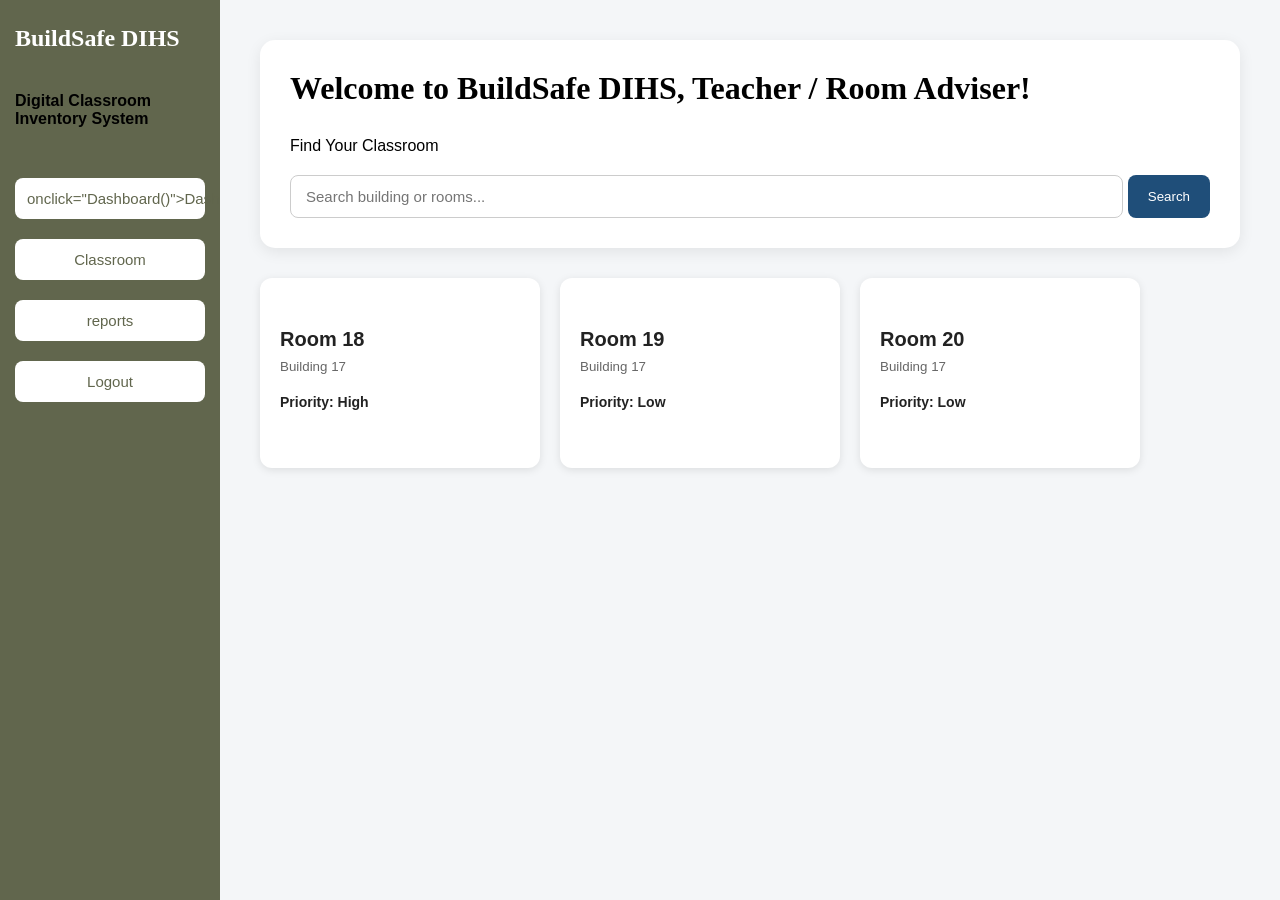
==== Dashboard.html @ ffab6d62 "Initial BuildSafe DIHS app" ====
<!DOCTYPE html> 
<html> 
 
<head> 
    <title>BuildSafe DIHS Dashboard</title> 
    <link rel="stylesheet" href="style.css"> 
</head> 
 
<body>

    <div class="dashboard">

        <aside class="sidebar">
            <h2>BuildSafe DIHS</h2>
            <p>Digital Classroom Inventory System</p>

            
            <button> onclick="Dashboard()">Dashboard</button>
            <button onclick="Classroom()">Classroom</button>
            <button onclick="Reports()">reports</button>
            <button onclick="logout()">Logout</button>
        </aside>

       <main class="main-content">

    <div class="search-box">

        <h1>Welcome to BuildSafe DIHS, Teacher / Room Adviser!</h1>
        <p>Find Your Classroom</p>

        <div class="search-bar">
          <input
           type="text" id="searchInput" placeholder="Search building or rooms...">
           <button onclick="searchDashboard()">Search</button>

        </div>

    </div>

<div class="Classroom">

    <div class="classroom-box">

        <button class="room-card" onclick="openInventory('18')">
            <h3>Room 18</h3>
            <p>Building 17</p>
            <strong>Priority: High</strong>
        </button>

        <button class="room-card" onclick="openInventory('19')">
            <h3>Room 19</h3>
            <p>Building 17</p>
            <strong>Priority: Low</strong>
        </button>

        <button class="room-card" onclick="openInventory('20')">
            <h3>Room 20</h3>
            <p>Building 17</p>
            <strong>Priority: Low</strong>
        </button>

    </div>

</div>

    <script src="app.js"></script>

</body>
</html>
---- style.css ----
* {
    box-sizing: border-box;
}

body {
    margin: 0;
    font-family: Arial, sans-serif;
    background-color: #f4f6f8;
}

/* =========================
   WELCOME PAGE
========================= */

.welcome-screen {
    min-height: 100vh;
    display: flex;
    justify-content: center;
    align-items: center;
    background-image: url("school-bg.jpg");
    background-size: cover;
    background-position: center;
    background-repeat: no-repeat;
}

.welcome-box {
    width: 500px;
    padding: 40px;
    text-align: center;
    background-color: white;
    border-radius: 15px;
    box-shadow: 0 4px 15px rgba(0, 0, 0, 0.2);
}

.welcome-box h1 {
    margin-bottom: 10px;
    font-size: 32px;
}

.subtitle {
    margin-bottom: 30px;
    font-size: 18px;
}

.question {
    line-height: 1.5;
    margin-bottom: 25px;
}

.account-option {
    margin-bottom: 25px;
}

.account-option h2 {
    font-size: 18px;
    margin-bottom: 10px;
}

.account-option input {
    width: 80%;
    padding: 12px;
    border: 1px solid #ccc;
    border-radius: 8px;
    font-size: 15px;
}

.account-box button {
    width: 80%;
    padding: 12px;
    margin-top: 15px;
    border: none;
    border-radius: 8px;
    background-color: #61664D;
    color: white;
    font-size: 15px;
    cursor: pointer;
}


/* =========================
   DASHBOARD LAYOUT
========================= */

.dashboard,
.app-layout {
    display: flex;
    min-height: 100vh;
}


/* =========================
   SIDEBAR
========================= */

.sidebar {
    width: 220px;
    min-width: 220px;
    min-height: 100vh;
    padding: 25px 15px;
    background-color: #61664D;
    display: flex;
    flex-direction: column;
}

.sidebar h2 {
    color: white;
    text-align: left;
    margin: 0 0 30px;
    font-family: Georgia, serif;
    font-weight: bold;
}

.sidebar p{
    color: black;
    text-align: left;
    margin: 0 0 30px;
    font-family: Arial;
    font-weight: bold;
    margin-top: 10px;
}

.sidebar nav {
    display: flex;
    flex-direction: column;
    gap: 10px;
}

.sidebar nav a {
    display: block;
    width: 100%;
    padding: 12px 15px;
    border-radius: 8px;
    text-decoration: none;
    color: white;
    font-size: 15px;
}

.sidebar nav a:hover,
.sidebar nav a.active {
    background-color: white;
    color: #61664D;
}

.sidebar button {
    width: 100%;
    padding: 12px;
    margin-top: 20px;
    border: none;
    border-radius: 8px;
    background-color: white;
    color: #61664D;
    cursor: pointer;
    font-size: 15px;
}


/* =========================
   MAIN CONTENT
========================= */

.main-content {
    flex: 1;
    min-width: 0;
    padding: 40px;
    background-color: #f4f6f8;
}

.main-content h1 {
    color: black;
    text-align: left;
    margin-top: 0;
    margin-bottom: 30px;
    font-family: Georgia, serif;
    font-weight: bold;
}

.main-content p {
    color: black;
    text-align: left;
    margin-bottom: 20px;
    font-family: Arial, sans-serif;
}


/* =========================
   SEARCH
========================= */

.search-box {
    width: 100%;
    max-width: 1200px;
    padding: 30px;
    background-color: white;
    border-radius: 15px;
    box-shadow: 0 4px 15px rgba(0, 0, 0, 0.08);
    margin-bottom: 30px;
}

.search-bar {
    display: flex;
    gap: 5px;
    margin-top: 20px;
}

.search-bar input {
    flex: 1;
    padding: 12px 15px;
    border: 1px solid #ccc;
    border-radius: 8px;
    font-size: 15px;
}

.search-bar button {
    padding: 12px 20px;
    border: none;
    border-radius: 8px;
    background-color: #1f4e79;
    color: white;
    cursor: pointer;
}


/* =========================
   CLASSROOM CARDS
========================= */

.classroom-box {
    display: flex;
    gap: 20px;
    flex-wrap: wrap;
}

.room-card {
    width: 280px;
    min-height: 190px;
    padding: 20px;
    border: none;
    border-radius: 12px;
    background-color: white;
    color: #222;
    text-align: left;
    cursor: pointer;
    box-shadow: 0 2px 8px rgba(0, 0, 0, 0.1);
    transition: 0.2s;
}

.room-card h3 {
    margin: 0 0 8px;
    font-size: 20px;
    font-family: Arial, sans-serif;
}

.room-card p {
    margin: 0 0 20px;
    color: #666;
}

.room-card strong {
    display: block;
    margin-bottom: 8px;
    font-size: 14px;
}

.room-card span {
    display: block;
    margin-top: 50px;
    font-size: 14px;
    color: #666;
}

.room-card:hover {
    transform: translateY(-3px);
    box-shadow: 0 5px 15px rgba(0, 0, 0, 0.15);
}


/* =========================
   INVENTORY ROOM INFO
========================= */

.room-info-box {
    background-color: white;
    padding: 30px;
    border-radius: 15px;
    margin-bottom: 25px;
    box-shadow: 0 2px 8px rgba(0, 0, 0, 0.08);
}

.inventory-header {
    display: flex;
    justify-content: space-between;
    align-items: center;
    margin-bottom: 25px;
}

.inventory-header h1 {
    margin: 0 0 5px;
    color: #1f4e79;
}

.inventory-header p {
    margin: 0;
    color: #666;
}

.room-label {
    display: block;
    margin-bottom: 5px;
    font-size: 13px;
    font-weight: bold;
    color: #61664D;
}

.inventory-header button {
    padding: 11px 18px;
    border: none;
    border-radius: 8px;
    background-color: #1f4e79;
    color: white;
    cursor: pointer;
}


/* =========================
   CLASSROOM PHOTO
========================= */

.room-photo-section {
    width: 100%;
}

.room-photo {
    width: 100%;
    height: 300px;
    object-fit: cover;
    border-radius: 10px;
    display: block;
    margin-bottom: 15px;
}

.change-photo {
    display: inline-block;
    padding: 10px 18px;
    background-color: #1f4e79;
    color: white;
    border-radius: 8px;
    cursor: pointer;
}

.change-photo:hover,
.inventory-header button:hover {
    background-color: #163a5c;
}


/* =========================
   INVENTORY TABLE
========================= */

.inventory-section {
    background-color: white;
    padding: 30px;
    border-radius: 15px;
    box-shadow: 0 2px 8px rgba(0, 0, 0, 0.08);
}

.section-heading {
    display: flex;
    justify-content: space-between;
    align-items: center;
    margin-bottom: 20px;
}

.eyebrow {
    font-size: 13px;
    font-weight: bold;
    color: #61664D;
}

.inventory-section h2 {
    margin: 5px 0 0;
    color: #1f4e79;
}

.role-badge {
    padding: 8px 12px;
    background-color: #eef1ea;
    color: #61664D;
    border-radius: 20px;
    font-size: 13px;
    font-weight: bold;
}

.table-wrap {
    width: 100%;
    overflow-x: auto;
}

.inventory-table {
    width: 100%;
    min-width: 650px;
    border-collapse: collapse;
    margin-top: 15px;
}

.inventory-table th {
    background-color: #1f4e79;
    color: white;
    padding: 15px;
    text-align: left;
}

.inventory-table td {
    padding: 15px;
    border-bottom: 1px solid #ddd;
}

.inventory-table input {
    width: 90%;
    padding: 9px;
    border: 1px solid #ccc;
    border-radius: 6px;
}

.inventory-table input:disabled {
    background-color: #f5f5f5;
    color: #555;
}

.status {
    font-weight: bold;
}

.locked {
    color: #555;
}


/* =========================
   INVENTORY BUTTONS
========================= */

.inventory-actions {
    text-align: right;
    margin-top: 20px;
}

.inventory-actions button {
    padding: 12px 22px;
    border: none;
    border-radius: 8px;
    background-color: #1f4e79;
    color: white;
    cursor: pointer;
}

.inventory-actions button:hover {
    background-color: #163a5c;
}


/* =========================
   MOBILE
========================= */

@media (max-width: 768px) {

    .dashboard,
    .app-layout {
        flex-direction: column;
    }

    .sidebar {
        width: 100%;
        min-width: 100%;
        min-height: auto;
        padding: 15px;
    }

    .sidebar h2 {
        text-align: center;
        margin-bottom: 15px;
    }

    .sidebar nav {
        flex-direction: row;
    }

    .sidebar nav a {
        text-align: center;
    }

    .sidebar button {
        margin-top: 10px;
    }

    .main-content {
        padding: 20px;
    }

    .search-box {
        padding: 25px;
    }

    .search-bar {
        flex-direction: column;
    }

    .search-bar input,
    .search-bar button {
        width: 100%;
    }

    .classroom-box {
        flex-direction: column;
    }

    .room-card {
        width: 100%;
    }

    .inventory-header {
        display: block;
    }

    .inventory-header button {
        margin-top: 15px;
    }

    .room-info-box,
    .inventory-section {
        padding: 20px;
    }

    .section-heading {
        display: block;
    }

    .role-badge {
        display: inline-block;
        margin-top: 10px;
    }

    .room-photo {
        height: 220px;
    }

    .inventory-actions {
        text-align: left;
    }

    .inventory-actions button {
        width: 100%;
    }
}


@media (max-width: 480px) {

    .welcome-box {
        width: 94%;
        padding: 20px;
    }

    .welcome-box h1 {
        font-size: 23px;
    }

    .subtitle {
        font-size: 16px;
    }

    .main-content {
        padding: 15px;
    }

    .search-box {
        padding: 20px;
    }

    .inventory-section,
    .room-info-box {
        padding: 15px;
    }

    .room-photo {
        height: 180px;
    }

    .inventory-table th,
    .inventory-table td {
        padding: 12px;
        font-size: 14px;
    }
}

/* =========================
   TEACHER DEFECT REPORT
========================= */

/* =========================
   INVENTORY PAGE LAYOUT
========================= */

.inventory-page {
    flex: 1;
    min-width: 0;
    min-height: 100vh;
    padding: 30px;
    background-color: #f4f6f8;
}


/* =========================
   INVENTORY PAGE SIDEBAR
========================= */

.inventory-sidebar {
    width: 220px;
    min-width: 220px;
    min-height: 100vh;
    padding: 25px 15px;
    background-color: #61664D;
    display: flex;
    flex-direction: column;
}

.inventory-sidebar h2 {
    color: white;
    text-align: left;
    margin: 0 0 10px;
    font-family: Georgia, serif;
    font-weight: bold;
}

.inventory-sidebar p {
    color: white;
    margin: 0 0 30px;
    font-size: 14px;
}

.inventory-sidebar button {
    width: 100%;
    padding: 12px;
    margin-bottom: 10px;
    border: none;
    border-radius: 8px;
    background-color: white;
    color: #61664D;
    cursor: pointer;
    font-size: 15px;
}

.inventory-sidebar button:hover {
    background-color: #eeeeee;
}


/* =========================
   TEACHER DEFECT REPORT
========================= */

.teacher-actions {
    width: 100%;
    margin-top: 30px;
    padding: 25px;
    background-color: #f8f9f7;
    border: 1px solid #ddd;
    border-radius: 12px;
}

.teacher-actions h3 {
    margin: 0 0 8px;
    color: #1f4e79;
}

.teacher-actions p {
    margin: 0 0 15px;
    color: #666;
}

.teacher-actions button {
    padding: 11px 18px;
    border: none;
    border-radius: 8px;
    background-color: #1f4e79;
    color: white;
    cursor: pointer;
}

.teacher-actions button:hover {
    background-color: #163a5c;
}


/* =========================
   DEFECT REPORT FORM
========================= */

.defect-form {
    width: 100%;
    margin-top: 20px;
    padding: 25px;
    background-color: white;
    border: 1px solid #ddd;
    border-radius: 12px;
}

.defect-form h3 {
    margin: 0 0 20px;
    color: #1f4e79;
}

.defect-form label {
    display: block;
    margin-top: 15px;
    margin-bottom: 6px;
    font-weight: bold;
}

.defect-form select,
.defect-form textarea,
.defect-form input[type="file"] {
    width: 100%;
    padding: 10px;
    border: 1px solid #ccc;
    border-radius: 7px;
    font-family: Arial, sans-serif;
}

.defect-form textarea {
    min-height: 100px;
    resize: vertical;
}

.defect-buttons {
    display: flex;
    gap: 10px;
    margin-top: 20px;
}

.defect-buttons button {
    padding: 11px 18px;
    border: none;
    border-radius: 8px;
    background-color: #1f4e79;
    color: white;
    cursor: pointer;
}

.defect-buttons button:hover {
    background-color: #163a5c;
}

.defect-buttons button:last-child {
    background-color: #777;
}

.defect-buttons button:last-child:hover {
    background-color: #555;
}

.inventory-sidebar {
    position: sticky;
    top: 0;
    height: 100vh;
    align-self: flex-start;
    flex-shrink: 0;
}

/* =========================
   INVENTORY PAGE
========================= */

.inventory-page {
    flex: 1;
    min-width: 0;
    min-height: 100vh;
    padding: 30px;
    background-color: #f4f6f8;
}


/* =========================
   INVENTORY SIDEBAR
========================= */

.inventory-sidebar {
    width: 220px;
    min-width: 220px;
    min-height: 100vh;
    padding: 25px 15px;
    background-color: #61664D;
    display: flex;
    flex-direction: column;

    /* Stay visible while scrolling */
    position: sticky;
    top: 0;
    height: 100vh;
    align-self: flex-start;
    flex-shrink: 0;
}

.inventory-sidebar h2 {
    color: white;
    text-align: left;
    margin: 0 0 10px;
    font-family: Georgia, serif;
    font-weight: bold;
}

.inventory-sidebar p {
    color: white;
    margin: 0 0 30px;
    font-size: 14px;
}

.inventory-sidebar button {
    width: 100%;
    padding: 12px;
    margin-bottom: 10px;
    border: none;
    border-radius: 8px;
    background-color: white;
    color: #61664D;
    cursor: pointer;
    font-size: 15px;
}

.inventory-sidebar button:hover {
    background-color: #eeeeee;
}


/* =========================
   ROOM INFORMATION
========================= */

.room-info-box {
    background-color: white;
    padding: 30px;
    border-radius: 15px;
    margin-bottom: 25px;
    box-shadow: 0 2px 8px rgba(0, 0, 0, 0.08);
}

.inventory-header {
    display: block;
}

.inventory-header h1 {
    margin: 0;
    color: #1f4e79;
}

.inventory-header p {
    margin: 8px 0 0;
    color: #666;
}

.inventory-header button {
    margin-top: 15px;
    padding: 11px 18px;
    border: none;
    border-radius: 8px;
    background-color: #1f4e79;
    color: white;
    cursor: pointer;
}

.inventory-header button:hover {
    background-color: #163a5c;
}


/* =========================
   ROOM PHOTO
========================= */

.room-photo-section {
    margin-top: 25px;
}

.room-photo {
    width: 100%;
    max-width: 600px;
    height: 300px;
    object-fit: cover;
    border-radius: 12px;
    display: block;
}

.change-photo {
    display: inline-block;
    margin-top: 12px;
    padding: 10px 16px;
    background-color: #61664D;
    color: white;
    border-radius: 7px;
    cursor: pointer;
}

.change-photo:hover {
    background-color: #4f533f;
}


/* =========================
   CLASSROOM INVENTORY
========================= */

.inventory-section {
    background-color: white;
    padding: 30px;
    border-radius: 15px;
    margin-bottom: 25px;
    box-shadow: 0 2px 8px rgba(0, 0, 0, 0.08);
}

.inventory-section h2 {
    margin-top: 0;
    color: #1f4e79;
}

.table-wrap {
    width: 100%;
    overflow-x: auto;
}

.inventory-table {
    width: 100%;
    min-width: 650px;
    border-collapse: collapse;
    margin-top: 15px;
}

.inventory-table th {
    background-color: #1f4e79;
    color: white;
    padding: 15px;
    text-align: left;
}

.inventory-table td {
    padding: 15px;
    border-bottom: 1px solid #ddd;
}

.inventory-table input {
    width: 90%;
    padding: 9px;
    border: 1px solid #ccc;
    border-radius: 6px;
}

.inventory-table input:disabled {
    background-color: #f5f5f5;
    color: #555;
}


/* =========================
   STATUS
========================= */

.status {
    display: inline-block;
    padding: 7px 12px;
    border-radius: 6px;
    font-size: 14px;
    font-weight: bold;
}

.status.locked {
    background-color: #eeeeee;
    color: #555;
}


/* =========================
   INVENTORY BUTTONS
========================= */

.inventory-actions {
    text-align: right;
    margin-top: 20px;
}

.inventory-actions button {
    padding: 12px 22px;
    border: none;
    border-radius: 8px;
    background-color: #1f4e79;
    color: white;
    cursor: pointer;
}

.inventory-actions button:hover {
    background-color: #163a5c;
}


/* =========================
   REPORT SECTION
========================= */

#reportSection {
    scroll-margin-top: 20px;
}

#reportSection p {
    color: #666;
    margin-bottom: 20px;
}

#reportForm {
    width: 100%;
}

#reportForm label {
    display: block;
    margin-top: 15px;
    margin-bottom: 6px;
    font-weight: bold;
    color: #333;
}

#reportForm select,
#reportForm input[type="number"],
#reportForm input[type="file"],
#reportForm textarea {
    width: 100%;
    padding: 10px;
    border: 1px solid #ccc;
    border-radius: 7px;
    font-family: Arial, sans-serif;
    background-color: white;
}

#reportForm textarea {
    min-height: 110px;
    resize: vertical;
}


/* =========================
   REPORT BUTTONS
========================= */

.defect-buttons {
    display: flex;
    gap: 10px;
    margin-top: 20px;
}

.defect-buttons button {
    padding: 11px 20px;
    border: none;
    border-radius: 8px;
    background-color: #1f4e79;
    color: white;
    cursor: pointer;
}

.defect-buttons button:hover {
    background-color: #163a5c;
}

.defect-buttons button:last-child {
    background-color: #777;
}

.defect-buttons button:last-child:hover {
    background-color: #555;
}


/* =========================
   MOBILE
========================= */

@media (max-width: 768px) {

    .dashboard {
        flex-direction: column;
    }

    .inventory-sidebar {
        width: 100%;
        min-width: 100%;
        min-height: auto;
        height: auto;
        position: relative;
    }

    .inventory-sidebar h2,
    .inventory-sidebar p {
        text-align: center;
    }

    .inventory-page {
        padding: 20px;
    }

    .inventory-header {
        flex-direction: column;
        align-items: flex-start;
    }

    .inventory-header button {
        width: 100%;
    }

    .room-photo {
        height: 220px;
    }

    .inventory-section,
    .room-info-box {
        padding: 20px;
    }

    .defect-buttons {
        flex-direction: column;
    }

    .defect-buttons button {
        width: 100%;
    }
}


@media (max-width: 480px) {

    .inventory-page {
        padding: 15px;
    }

    .inventory-section,
    .room-info-box {
        padding: 15px;
    }

    .room-photo {
        height: 180px;
    }

}

/* =========================================
   MAINTENANCE REPORTS PAGE
========================================= */

.Report-box {
    margin-top: 25px;
    background: white;
    padding: 25px;
    border-radius: 14px;
    box-shadow: 0 4px 12px rgba(0, 0, 0, 0.08);
}

.report-header {
    display: flex;
    align-items: center;
    justify-content: space-between;
    margin-bottom: 20px;
}

.report-header h2 {
    margin: 0;
}


/* NEW REPORT COUNT */

.new-report-badge {
    padding: 8px 14px;
    border-radius: 20px;
    background: #f1f1f1;
    font-size: 13px;
    font-weight: bold;
}


/* ROOM REPORT BUTTON */

.Room-Report {
    width: 100%;
    padding: 20px;
    margin-bottom: 15px;

    display: flex;
    align-items: center;
    justify-content: space-between;

    background: white;

    border: 1px solid #ddd;
    border-radius: 12px;

    text-align: left;
    cursor: pointer;

    transition: 0.2s ease;
}

.Room-Report:hover {
    transform: translateY(-2px);

    box-shadow:
        0 5px 15px rgba(0, 0, 0, 0.10);
}

.Room-Report h2 {
    margin: 0 0 6px;
    font-size: 20px;
}

.Room-Report p {
    margin: 0;
    color: #777;
}


/* NEW UPDATE */

.new-update {
    padding: 7px 12px;

    border-radius: 20px;

    font-size: 11px;
    font-weight: bold;

    background: #ffe5e5;
    color: #b00020;
}


/* =========================================
   MAINTENANCE REPORT DETAILS
========================================= */

.maintenance-report {
    background: white;

    padding: 22px;

    margin-top: 20px;

    border-radius: 12px;

    box-shadow:
        0 4px 12px rgba(0, 0, 0, 0.08);
}

.maintenance-report h3 {
    margin-top: 0;
    margin-bottom: 15px;
}

.report-information p {
    margin: 8px 0;
}


/* =========================================
   VERIFICATION
========================================= */

.verification-section {
    margin-top: 20px;
    padding-top: 15px;

    border-top: 1px solid #ddd;
}

.verification-section h4 {
    margin-bottom: 10px;
}

.verified {
    font-weight: bold;
}

.pending {
    font-weight: bold;
}

.verify-button {
    padding: 10px 16px;

    border: none;
    border-radius: 7px;

    cursor: pointer;

    font-weight: bold;
}


/* =========================================
   REPAIR MANAGEMENT
========================================= */

.repair-section {
    margin-top: 20px;
    padding-top: 15px;

    border-top: 1px solid #ddd;
}

.repair-section label {
    display: block;

    margin-bottom: 8px;

    font-weight: bold;
}

.repair-section select {
    width: 100%;

    padding: 10px;

    border: 1px solid #ccc;
    border-radius: 7px;

    background: white;

    font-size: 14px;
}

.locked-management {
    padding: 15px;

    border-radius: 8px;

    background: #f5f5f5;
}

.locked-management p {
    margin: 0 0 5px;

    font-weight: bold;
}


/* =========================================
   MAINTENANCE TIMELINE
========================================= */

.maintenance-timeline {
    margin-top: 25px;
}

.timeline-item {
    display: flex;

    gap: 12px;

    margin-bottom: 18px;
}

.timeline-dot {
    width: 12px;
    height: 12px;

    margin-top: 5px;

    border-radius: 50%;
}

.timeline-content {
    display: flex;

    flex-direction: column;

    gap: 4px;
}

.timeline-content strong {
    font-size: 14px;
}

.timeline-content span {
    font-size: 13px;

    color: #777;
}


/* =========================================
   MOBILE
========================================= */

@media (max-width: 700px) {

    .Report-box {
        padding: 15px;
    }

    .report-header {
        flex-direction: column;
        align-items: flex-start;
        gap: 10px;
    }

    .Room-Report {
        padding: 15px;
    }

    .Room-Report h2 {
        font-size: 17px;
    }

}
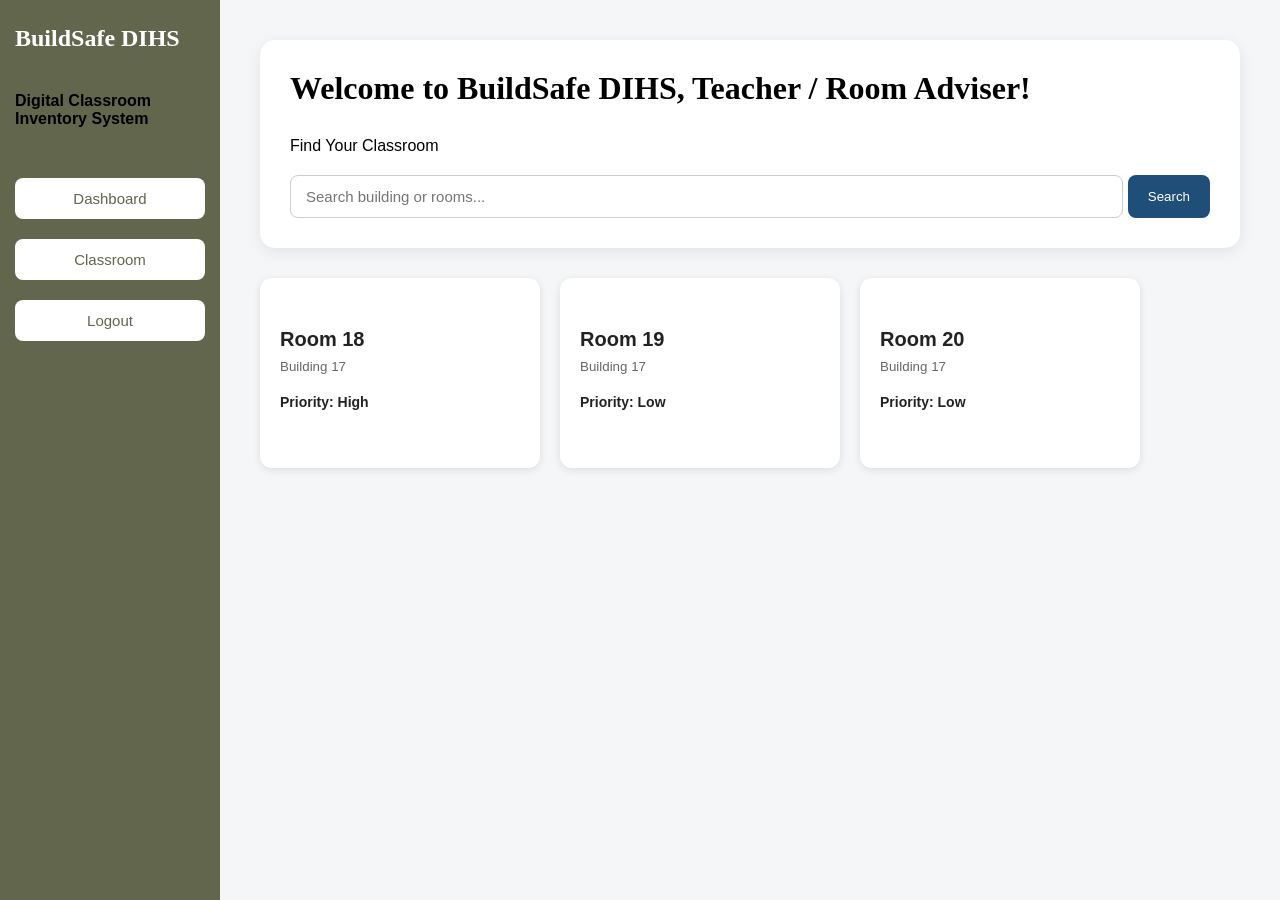
==== commit 8c29e306: "Update BuildSafe prototype" ====
--- a/Dashboard.html
+++ b/Dashboard.html
@@ -1,69 +1,141 @@
-<!DOCTYPE html> 
-<html> 
- 
-<head> 
-    <title>BuildSafe DIHS Dashboard</title> 
-    <link rel="stylesheet" href="style.css"> 
-</head> 
- 
+<!DOCTYPE html>
+<html>
+
+<head>
+    <title>BuildSafe DIHS Dashboard</title>
+    <link rel="stylesheet" href="style.css">
+</head>
+
 <body>
 
     <div class="dashboard">
 
         <aside class="sidebar">
+
             <h2>BuildSafe DIHS</h2>
-            <p>Digital Classroom Inventory System</p>
 
-            
-            <button> onclick="Dashboard()">Dashboard</button>
-            <button onclick="Classroom()">Classroom</button>
-            <button onclick="Reports()">reports</button>
-            <button onclick="logout()">Logout</button>
+            <p>
+                Digital Classroom Inventory System
+            </p>
+
+            <button onclick="Dashboard()">
+                Dashboard
+            </button>
+
+            <button onclick="Classroom()">
+                Classroom
+            </button>
+
+            <button onclick="logout()">
+                Logout
+            </button>
+
         </aside>
 
-       <main class="main-content">
 
-    <div class="search-box">
+        <main class="main-content">
 
-        <h1>Welcome to BuildSafe DIHS, Teacher / Room Adviser!</h1>
-        <p>Find Your Classroom</p>
+            <div class="search-box">
 
-        <div class="search-bar">
-          <input
-           type="text" id="searchInput" placeholder="Search building or rooms...">
-           <button onclick="searchDashboard()">Search</button>
+                <h1>
+                    Welcome to BuildSafe DIHS, Teacher / Room Adviser!
+                </h1>
 
-        </div>
+                <p>
+                    Find Your Classroom
+                </p>
+
+                <div class="search-bar">
+
+                    <input
+                        type="text"
+                        id="searchInput"
+                        placeholder="Search building or rooms..."
+                    >
+
+                    <button onclick="searchDashboard()">
+                        Search
+                    </button>
+
+                </div>
+
+            </div>
+
+
+            <div class="Classroom">
+
+                <div class="classroom-box">
+
+                    <button
+                        class="room-card"
+                        onclick="openInventory('18')"
+                    >
+
+                        <h3>
+                            Room 18
+                        </h3>
+
+                        <p>
+                            Building 17
+                        </p>
+
+                        <strong>
+                            Priority: High
+                        </strong>
+
+                    </button>
+
+
+                    <button
+                        class="room-card"
+                        onclick="openInventory('19')"
+                    >
+
+                        <h3>
+                            Room 19
+                        </h3>
+
+                        <p>
+                            Building 17
+                        </p>
+
+                        <strong>
+                            Priority: Low
+                        </strong>
+
+                    </button>
+
+
+                    <button
+                        class="room-card"
+                        onclick="openInventory('20')"
+                    >
+
+                        <h3>
+                            Room 20
+                        </h3>
+
+                        <p>
+                            Building 17
+                        </p>
+
+                        <strong>
+                            Priority: Low
+                        </strong>
+
+                    </button>
+
+                </div>
+
+            </div>
+
+        </main>
 
     </div>
 
-<div class="Classroom">
-
-    <div class="classroom-box">
-
-        <button class="room-card" onclick="openInventory('18')">
-            <h3>Room 18</h3>
-            <p>Building 17</p>
-            <strong>Priority: High</strong>
-        </button>
-
-        <button class="room-card" onclick="openInventory('19')">
-            <h3>Room 19</h3>
-            <p>Building 17</p>
-            <strong>Priority: Low</strong>
-        </button>
-
-        <button class="room-card" onclick="openInventory('20')">
-            <h3>Room 20</h3>
-            <p>Building 17</p>
-            <strong>Priority: Low</strong>
-        </button>
-
-    </div>
-
-</div>
 
     <script src="app.js"></script>
 
 </body>
+
 </html>
--- a/style.css
+++ b/style.css
@@ -1415,4 +1415,596 @@
         font-size: 17px;
     }
 
+}
+
+/* =========================================
+   REPORT DETAILS PAGE
+========================================= */
+
+.back-button {
+    border: none;
+    background: transparent;
+    color: #555;
+    font-size: 14px;
+    font-weight: 600;
+    cursor: pointer;
+    padding: 0;
+    margin-bottom: 20px;
+}
+
+.back-button:hover {
+    color: #111;
+}
+
+
+/* REPORT PAGE */
+
+.report-detail-page {
+    max-width: 950px;
+}
+
+
+/* HEADER */
+
+.report-detail-header {
+    display: flex;
+    align-items: center;
+    justify-content: space-between;
+    gap: 20px;
+
+    margin-bottom: 25px;
+}
+
+.report-label {
+    margin: 0 0 6px;
+
+    font-size: 12px;
+    font-weight: bold;
+    letter-spacing: 1px;
+
+    color: #777;
+}
+
+.report-detail-header h1 {
+    margin: 0 0 6px;
+
+    font-size: 32px;
+}
+
+.report-detail-header p:last-child {
+    margin: 0;
+
+    color: #777;
+}
+
+
+/* VERIFICATION BADGE */
+
+.report-badge {
+    padding: 9px 15px;
+
+    border-radius: 20px;
+
+    background: #fff3cd;
+    color: #856404;
+
+    font-size: 13px;
+    font-weight: bold;
+
+    white-space: nowrap;
+}
+
+
+/* DETAIL CARDS */
+
+.report-detail-card {
+    background: white;
+
+    padding: 25px;
+    margin-bottom: 20px;
+
+    border-radius: 14px;
+
+    box-shadow: 0 4px 12px rgba(0, 0, 0, 0.08);
+}
+
+.report-detail-card h2 {
+    margin-top: 0;
+    margin-bottom: 20px;
+
+    font-size: 20px;
+}
+
+
+/* INFORMATION GRID */
+
+.report-info-grid {
+    display: grid;
+
+    grid-template-columns: repeat(2, 1fr);
+
+    gap: 18px;
+}
+
+.report-info-grid div {
+    padding: 15px;
+
+    background: #f7f7f7;
+
+    border-radius: 10px;
+}
+
+.report-info-grid span,
+.report-description span {
+    display: block;
+
+    margin-bottom: 6px;
+
+    font-size: 12px;
+    color: #777;
+}
+
+.report-info-grid strong {
+    font-size: 15px;
+}
+
+
+/* DESCRIPTION */
+
+.report-description {
+    margin-top: 20px;
+
+    padding: 15px;
+
+    background: #f7f7f7;
+
+    border-radius: 10px;
+}
+
+.report-description p {
+    margin: 0;
+
+    line-height: 1.6;
+}
+
+
+/* STATUS ROW */
+
+.status-row {
+    display: flex;
+
+    align-items: center;
+    justify-content: space-between;
+
+    gap: 20px;
+
+    padding: 14px 0;
+
+    border-bottom: 1px solid #eee;
+}
+
+.status-row:last-of-type {
+    border-bottom: none;
+}
+
+.status-row span {
+    color: #666;
+}
+
+.status-row strong {
+    text-align: right;
+}
+
+
+/* VERIFY BUTTON */
+
+.verify-button {
+    margin-top: 20px;
+
+    padding: 11px 18px;
+
+    border: none;
+    border-radius: 8px;
+
+    background: #222;
+    color: white;
+
+    font-size: 14px;
+    font-weight: bold;
+
+    cursor: pointer;
+
+    transition: 0.2s ease;
+}
+
+.verify-button:hover {
+    transform: translateY(-1px);
+
+    background: #000;
+}
+
+
+/* MAINTENANCE CONTROLS */
+
+.maintenance-controls {
+    margin-top: 20px;
+
+    padding-top: 20px;
+
+    border-top: 1px solid #eee;
+}
+
+.maintenance-controls label {
+    display: block;
+
+    margin-bottom: 8px;
+
+    font-size: 13px;
+    font-weight: bold;
+}
+
+.maintenance-controls select {
+    width: 100%;
+
+    padding: 11px;
+
+    border: 1px solid #ccc;
+    border-radius: 8px;
+
+    background: white;
+
+    font-size: 14px;
+
+    cursor: pointer;
+}
+
+
+/* LOCKED MAINTENANCE */
+
+.maintenance-locked {
+    margin-top: 20px;
+
+    padding: 16px;
+
+    border-radius: 10px;
+
+    background: #f5f5f5;
+
+    color: #666;
+}
+
+.maintenance-locked strong {
+    display: block;
+
+    margin-bottom: 5px;
+
+    color: #333;
+}
+
+.maintenance-locked p {
+    margin: 0;
+
+    font-size: 13px;
+}
+
+
+/* TIMELINE */
+
+#reportTimeline {
+    position: relative;
+
+    padding-left: 25px;
+}
+
+.timeline-item {
+    position: relative;
+
+    display: flex;
+
+    gap: 14px;
+
+    margin-bottom: 20px;
+}
+
+.timeline-dot {
+    position: absolute;
+
+    left: -25px;
+    top: 4px;
+
+    width: 11px;
+    height: 11px;
+
+    border-radius: 50%;
+
+    background: #333;
+}
+
+.timeline-content {
+    display: flex;
+
+    flex-direction: column;
+
+    gap: 4px;
+}
+
+.timeline-content strong {
+    font-size: 14px;
+}
+
+.timeline-content span {
+    font-size: 13px;
+
+    color: #777;
+}
+
+
+/* MOBILE */
+
+@media (max-width: 700px) {
+
+    .report-detail-header {
+        flex-direction: column;
+
+        align-items: flex-start;
+    }
+
+    .report-detail-header h1 {
+        font-size: 26px;
+    }
+
+    .report-info-grid {
+        grid-template-columns: 1fr;
+    }
+
+    .status-row {
+        flex-direction: column;
+
+        align-items: flex-start;
+
+        gap: 5px;
+    }
+
+    .status-row strong {
+        text-align: left;
+    }
+
+    .report-detail-card {
+        padding: 18px;
+    }
+
+}
+
+/* =========================================
+   TEACHER MAINTENANCE REPORTS
+========================================= */
+
+.maintenance-list {
+    margin-top: 30px;
+}
+
+.maintenance-list h2 {
+    margin-bottom: 18px;
+}
+
+
+.teacher-report-card {
+    background: white;
+    padding: 22px;
+    margin-bottom: 18px;
+    border-radius: 14px;
+    border: 1px solid #e5e5e5;
+    box-shadow: 0 4px 12px rgba(0, 0, 0, 0.07);
+}
+
+
+.teacher-report-header {
+    display: flex;
+    align-items: flex-start;
+    justify-content: space-between;
+    gap: 20px;
+    padding-bottom: 16px;
+    border-bottom: 1px solid #eeeeee;
+}
+
+
+.teacher-report-header h3 {
+    margin: 0 0 5px;
+    font-size: 19px;
+}
+
+
+.teacher-report-header p {
+    margin: 0;
+    color: #777;
+    font-size: 14px;
+}
+
+
+.report-status {
+    padding: 7px 13px;
+    border-radius: 20px;
+    font-size: 12px;
+    font-weight: bold;
+    white-space: nowrap;
+}
+
+
+/* VERIFICATION */
+
+.status-pending {
+    background: #fff3cd;
+    color: #856404;
+}
+
+
+.status-verified {
+    background: #d1e7dd;
+    color: #0f5132;
+}
+
+
+/* MAINTENANCE */
+
+.status-scheduled {
+    background: #dbeafe;
+    color: #1e40af;
+}
+
+
+.status-progress {
+    background: #ffedd5;
+    color: #c2410c;
+}
+
+
+.status-completed {
+    background: #d1e7dd;
+    color: #0f5132;
+}
+
+
+/* INFORMATION */
+
+.teacher-report-info {
+    display: grid;
+    grid-template-columns: repeat(2, 1fr);
+    gap: 15px;
+    margin-top: 18px;
+}
+
+
+.teacher-report-info div {
+    background: #f7f7f7;
+    padding: 13px;
+    border-radius: 9px;
+}
+
+
+.teacher-report-info span,
+.teacher-report-description span {
+    display: block;
+    font-size: 12px;
+    color: #777;
+    margin-bottom: 5px;
+}
+
+
+.teacher-report-info strong {
+    font-size: 14px;
+}
+
+
+.teacher-report-description {
+    margin-top: 15px;
+    padding: 15px;
+    background: #f7f7f7;
+    border-radius: 9px;
+}
+
+
+.teacher-report-description p {
+    margin: 0;
+    line-height: 1.5;
+    font-size: 14px;
+}
+
+
+/* UPDATE INFORMATION */
+
+.teacher-report-update {
+    margin-top: 18px;
+    padding-top: 15px;
+    border-top: 1px solid #eeeeee;
+}
+
+
+.update-row {
+    display: flex;
+    justify-content: space-between;
+    align-items: center;
+    padding: 9px 0;
+}
+
+
+.update-row span {
+    color: #666;
+    font-size: 14px;
+}
+
+
+.update-row strong {
+    font-size: 14px;
+}
+
+
+/* MOBILE */
+
+@media (max-width: 700px) {
+
+    .teacher-report-header {
+        flex-direction: column;
+        gap: 10px;
+    }
+
+    .teacher-report-info {
+        grid-template-columns: 1fr;
+    }
+
+    .update-row {
+        flex-direction: column;
+        align-items: flex-start;
+        gap: 4px;
+    }
+
+}
+
+/* =========================================
+   MAINTENANCE HISTORY TABLE
+========================================= */
+
+.maintenance-list {
+    margin-top: 25px;
+    background: white;
+    padding: 25px;
+    border-radius: 14px;
+    box-shadow: 0 4px 12px rgba(0, 0, 0, 0.08);
+}
+
+.maintenance-list h2 {
+    margin-top: 0;
+    margin-bottom: 18px;
+}
+
+.maintenance-table-wrap {
+    width: 100%;
+    overflow-x: auto;
+}
+
+.maintenance-history-table {
+    width: 100%;
+    border-collapse: collapse;
+    font-size: 14px;
+}
+
+.maintenance-history-table th {
+    padding: 14px 16px;
+    text-align: left;
+    background: #f5f5f5;
+    border-bottom: 1px solid #ddd;
+    font-weight: 600;
+}
+
+.maintenance-history-table td {
+    padding: 14px 16px;
+    border-bottom: 1px solid #eee;
+    vertical-align: middle;
+}
+
+.maintenance-history-table tbody tr:last-child td {
+    border-bottom: 1px solid #ddd;
+}
+
+.maintenance-history-table tbody tr:hover {
+    background: #fafafa;
 }
